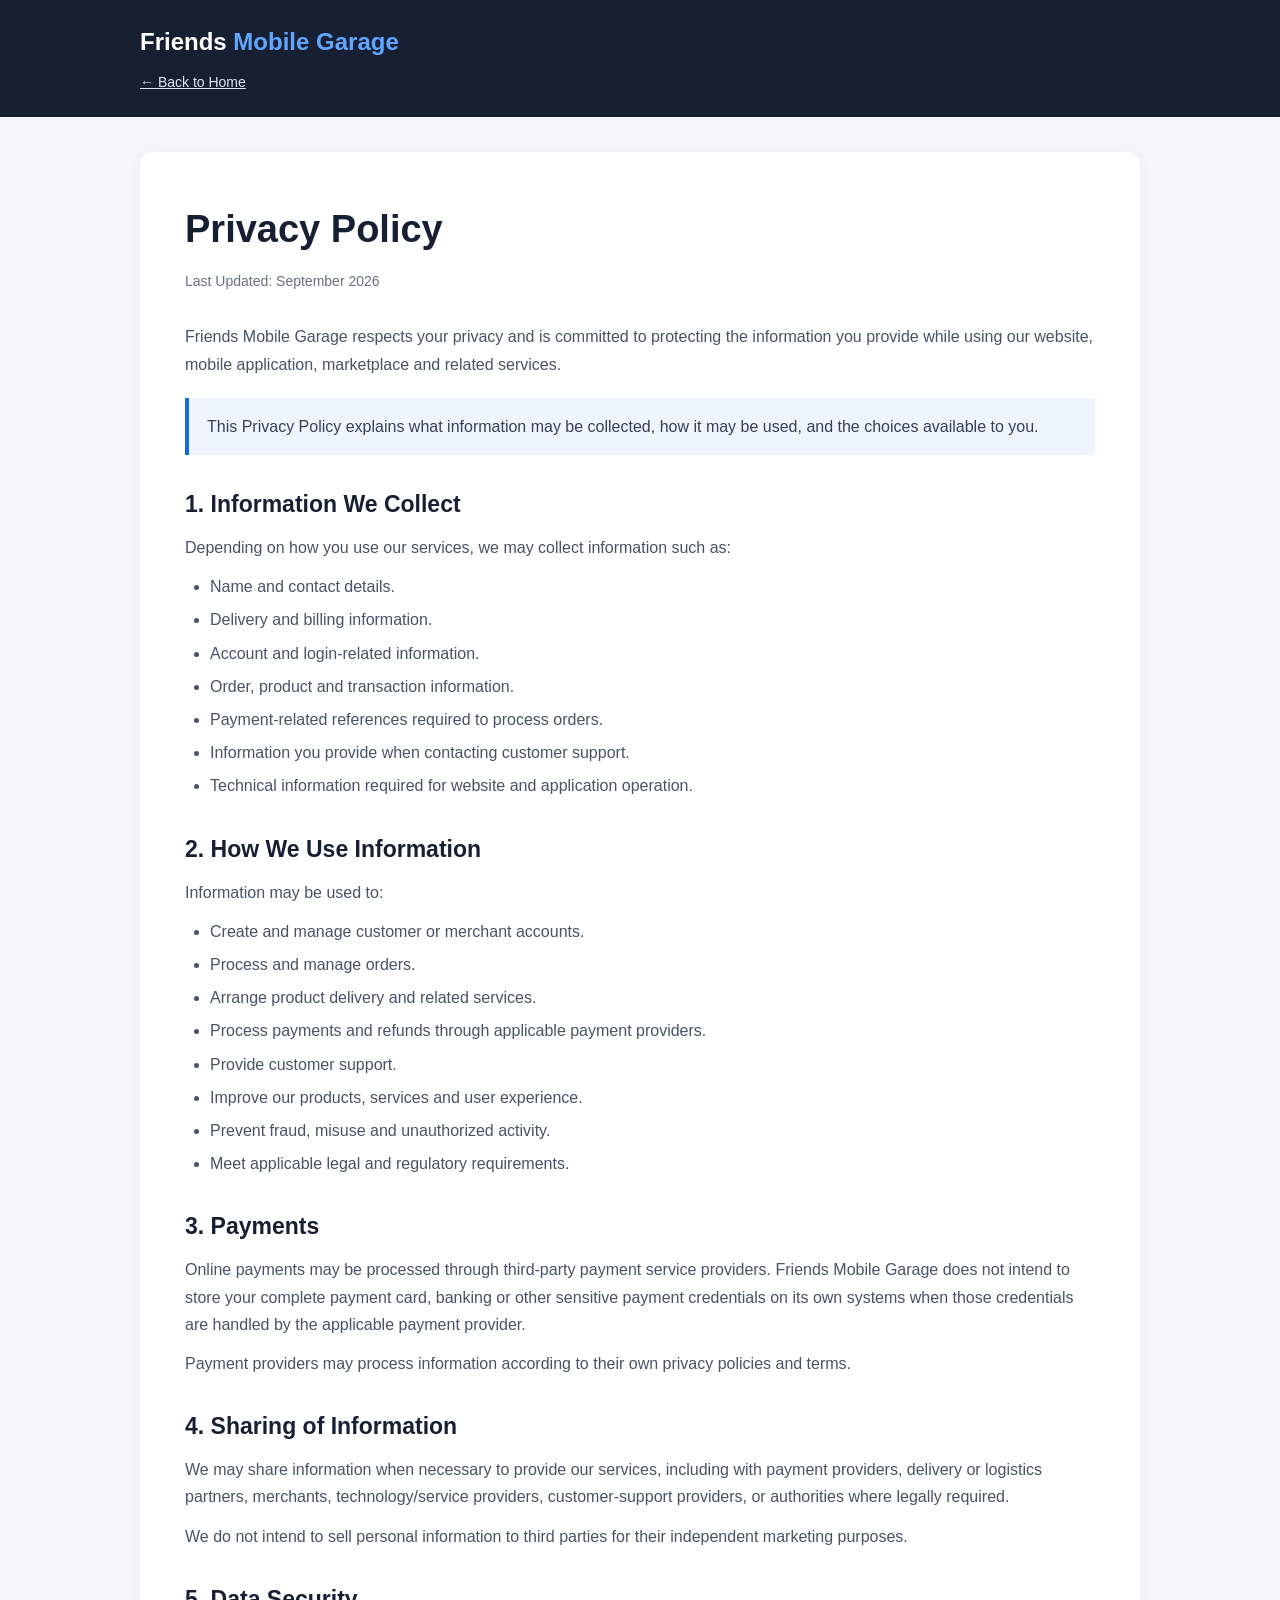
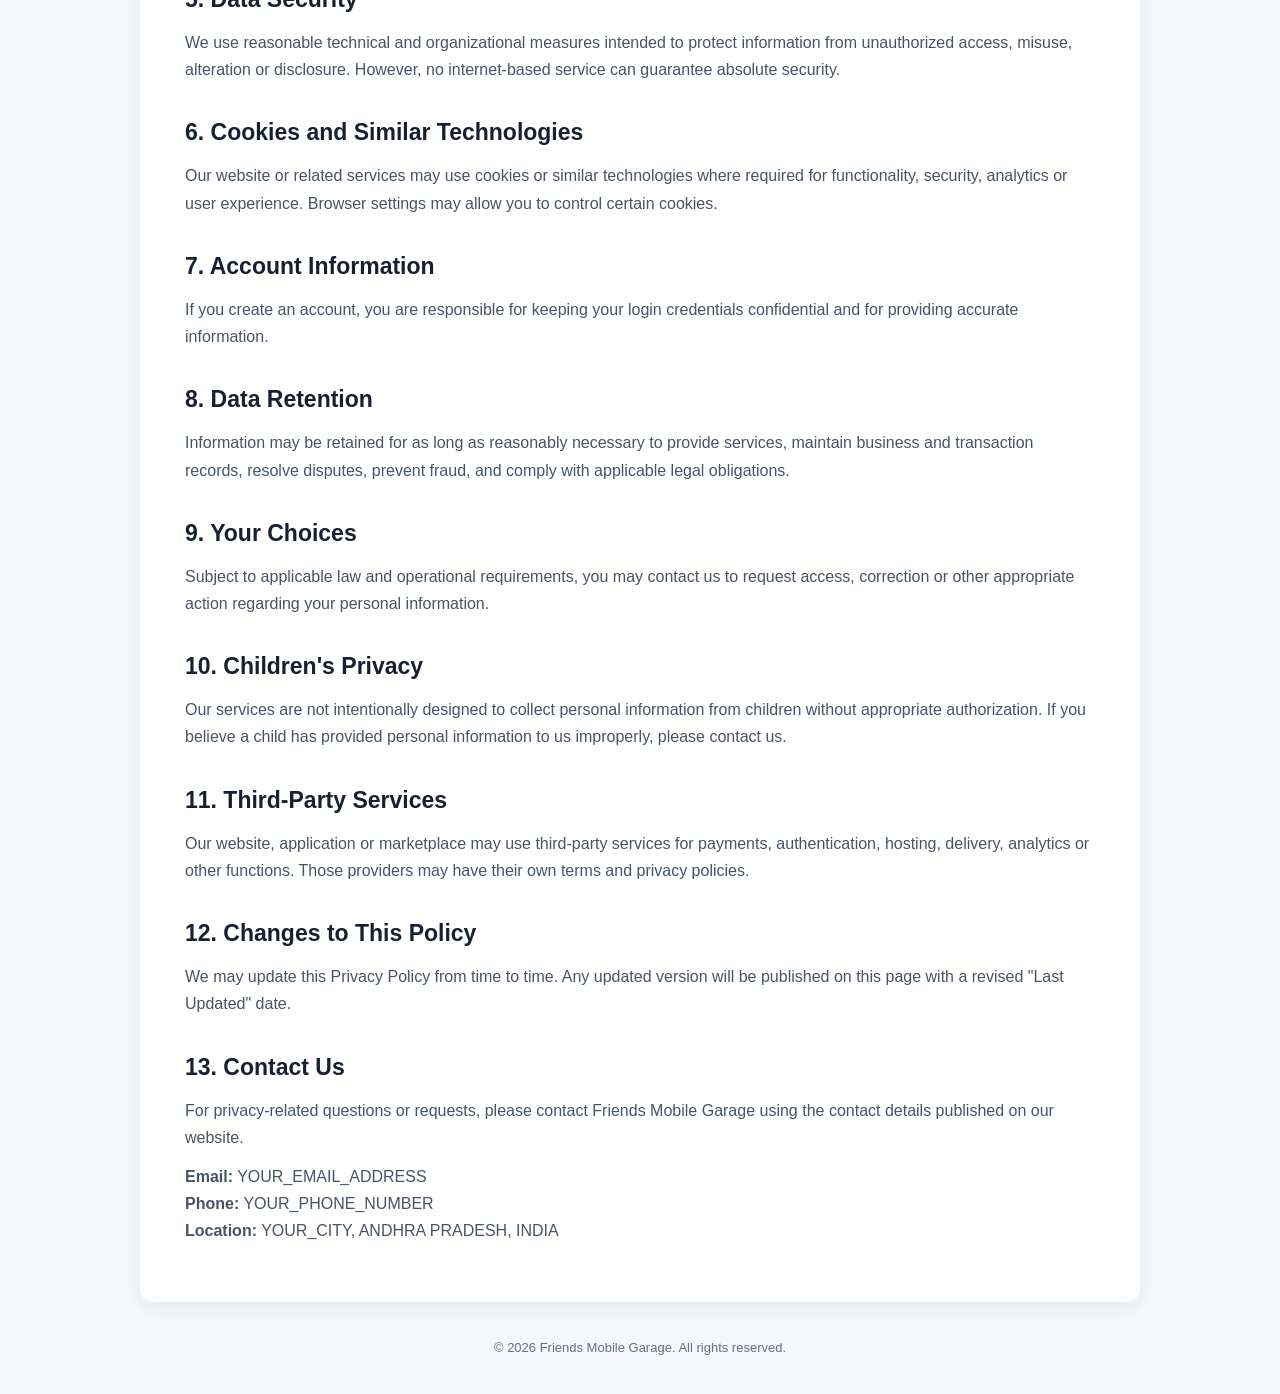
==== privacy.html @ b7e81fa8 "Add files via upload" ====
<!DOCTYPE html>
<html lang="en">
<head>
    <meta charset="UTF-8">
    <meta name="viewport" content="width=device-width, initial-scale=1.0">
    <title>Privacy Policy | Friends Mobile Garage</title>
    <meta name="description" content="Privacy Policy for Friends Mobile Garage.">
    <style>
        * { box-sizing: border-box; margin: 0; padding: 0; }
        body {
            font-family: Arial, Helvetica, sans-serif;
            background: #f5f7fa;
            color: #172033;
            line-height: 1.7;
        }
        header {
            background: #172033;
            color: white;
            padding: 22px 20px;
        }
        .header-inner, main, footer {
            max-width: 1000px;
            margin: auto;
        }
        .brand {
            font-size: 24px;
            font-weight: 800;
        }
        .brand span { color: #62a5ff; }
        .back {
            display: inline-block;
            margin-top: 8px;
            color: #dce5f5;
            font-size: 14px;
        }
        main {
            background: white;
            margin-top: 35px;
            margin-bottom: 35px;
            padding: 45px;
            border-radius: 14px;
            box-shadow: 0 5px 20px rgba(20,40,70,.07);
        }
        h1 {
            font-size: 38px;
            margin-bottom: 8px;
        }
        .updated {
            color: #667085;
            margin-bottom: 30px;
            font-size: 14px;
        }
        h2 {
            font-size: 23px;
            margin-top: 30px;
            margin-bottom: 10px;
        }
        p { color: #475467; margin-bottom: 12px; }
        ul {
            margin: 10px 0 15px 25px;
            color: #475467;
        }
        li { margin-bottom: 6px; }
        .notice {
            background: #eef5ff;
            border-left: 4px solid #1769e0;
            padding: 15px 18px;
            margin: 20px 0;
            color: #344054;
        }
        footer {
            padding: 0 20px 35px;
            text-align: center;
            color: #667085;
            font-size: 13px;
        }
        a { color: #1769e0; }
        @media (max-width: 650px) {
            main { margin: 20px 12px; padding: 28px 20px; }
            h1 { font-size: 30px; }
        }
    </style>
</head>
<body>

<header>
    <div class="header-inner">
        <div class="brand">Friends <span>Mobile Garage</span></div>
        <a class="back" href="index.html">← Back to Home</a>
    </div>
</header>

<main>
    <h1>Privacy Policy</h1>
    <div class="updated">Last Updated: September 2026</div>

    <p>
        Friends Mobile Garage respects your privacy and is committed to protecting
        the information you provide while using our website, mobile application,
        marketplace and related services.
    </p>

    <div class="notice">
        This Privacy Policy explains what information may be collected, how it may
        be used, and the choices available to you.
    </div>

    <h2>1. Information We Collect</h2>
    <p>
        Depending on how you use our services, we may collect information such as:
    </p>
    <ul>
        <li>Name and contact details.</li>
        <li>Delivery and billing information.</li>
        <li>Account and login-related information.</li>
        <li>Order, product and transaction information.</li>
        <li>Payment-related references required to process orders.</li>
        <li>Information you provide when contacting customer support.</li>
        <li>Technical information required for website and application operation.</li>
    </ul>

    <h2>2. How We Use Information</h2>
    <p>Information may be used to:</p>
    <ul>
        <li>Create and manage customer or merchant accounts.</li>
        <li>Process and manage orders.</li>
        <li>Arrange product delivery and related services.</li>
        <li>Process payments and refunds through applicable payment providers.</li>
        <li>Provide customer support.</li>
        <li>Improve our products, services and user experience.</li>
        <li>Prevent fraud, misuse and unauthorized activity.</li>
        <li>Meet applicable legal and regulatory requirements.</li>
    </ul>

    <h2>3. Payments</h2>
    <p>
        Online payments may be processed through third-party payment service
        providers. Friends Mobile Garage does not intend to store your complete
        payment card, banking or other sensitive payment credentials on its own
        systems when those credentials are handled by the applicable payment
        provider.
    </p>
    <p>
        Payment providers may process information according to their own privacy
        policies and terms.
    </p>

    <h2>4. Sharing of Information</h2>
    <p>
        We may share information when necessary to provide our services, including
        with payment providers, delivery or logistics partners, merchants,
        technology/service providers, customer-support providers, or authorities
        where legally required.
    </p>
    <p>
        We do not intend to sell personal information to third parties for their
        independent marketing purposes.
    </p>

    <h2>5. Data Security</h2>
    <p>
        We use reasonable technical and organizational measures intended to protect
        information from unauthorized access, misuse, alteration or disclosure.
        However, no internet-based service can guarantee absolute security.
    </p>

    <h2>6. Cookies and Similar Technologies</h2>
    <p>
        Our website or related services may use cookies or similar technologies
        where required for functionality, security, analytics or user experience.
        Browser settings may allow you to control certain cookies.
    </p>

    <h2>7. Account Information</h2>
    <p>
        If you create an account, you are responsible for keeping your login
        credentials confidential and for providing accurate information.
    </p>

    <h2>8. Data Retention</h2>
    <p>
        Information may be retained for as long as reasonably necessary to provide
        services, maintain business and transaction records, resolve disputes,
        prevent fraud, and comply with applicable legal obligations.
    </p>

    <h2>9. Your Choices</h2>
    <p>
        Subject to applicable law and operational requirements, you may contact us
        to request access, correction or other appropriate action regarding your
        personal information.
    </p>

    <h2>10. Children's Privacy</h2>
    <p>
        Our services are not intentionally designed to collect personal information
        from children without appropriate authorization. If you believe a child has
        provided personal information to us improperly, please contact us.
    </p>

    <h2>11. Third-Party Services</h2>
    <p>
        Our website, application or marketplace may use third-party services for
        payments, authentication, hosting, delivery, analytics or other functions.
        Those providers may have their own terms and privacy policies.
    </p>

    <h2>12. Changes to This Policy</h2>
    <p>
        We may update this Privacy Policy from time to time. Any updated version
        will be published on this page with a revised "Last Updated" date.
    </p>

    <h2>13. Contact Us</h2>
    <p>
        For privacy-related questions or requests, please contact Friends Mobile
        Garage using the contact details published on our website.
    </p>

    <!-- Replace the following placeholders with your real business details -->
    <p>
        <strong>Email:</strong> YOUR_EMAIL_ADDRESS<br>
        <strong>Phone:</strong> YOUR_PHONE_NUMBER<br>
        <strong>Location:</strong> YOUR_CITY, ANDHRA PRADESH, INDIA
    </p>
</main>

<footer>
    © 2026 Friends Mobile Garage. All rights reserved.
</footer>

</body>
</html>
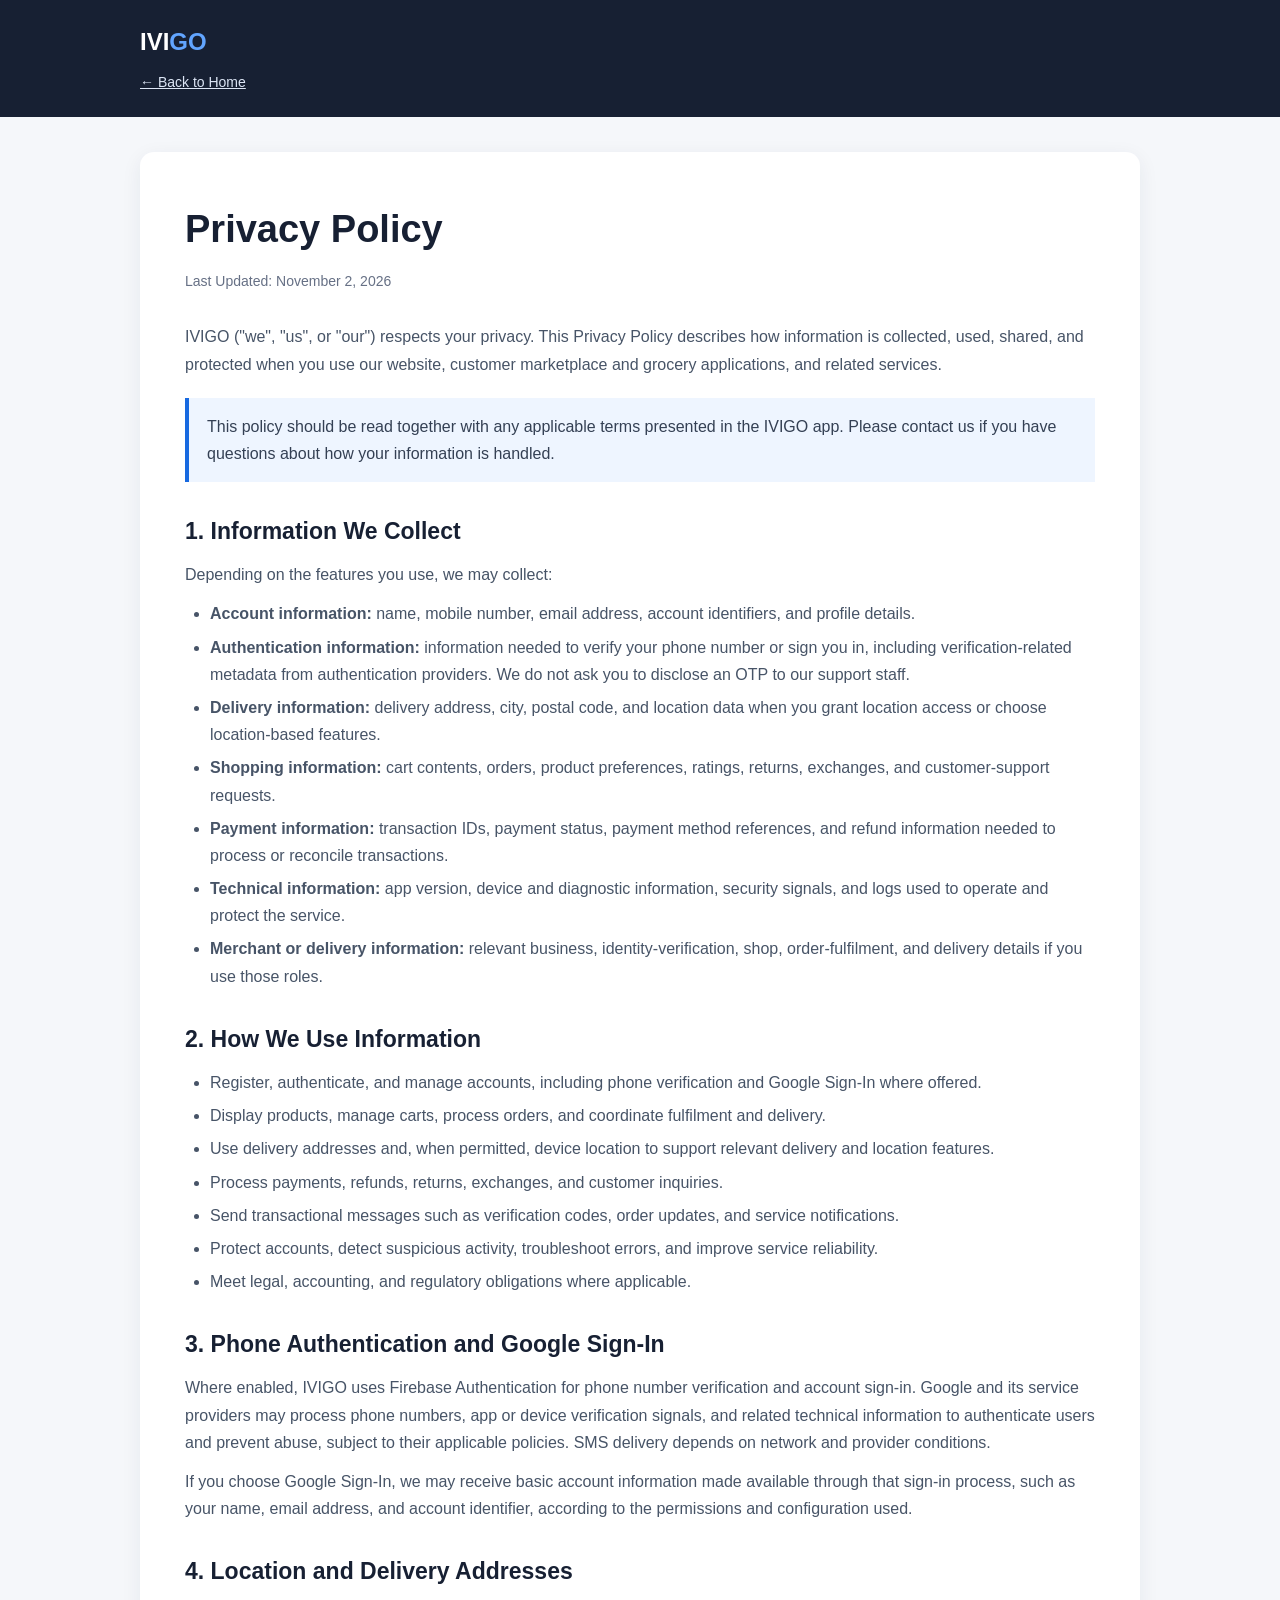
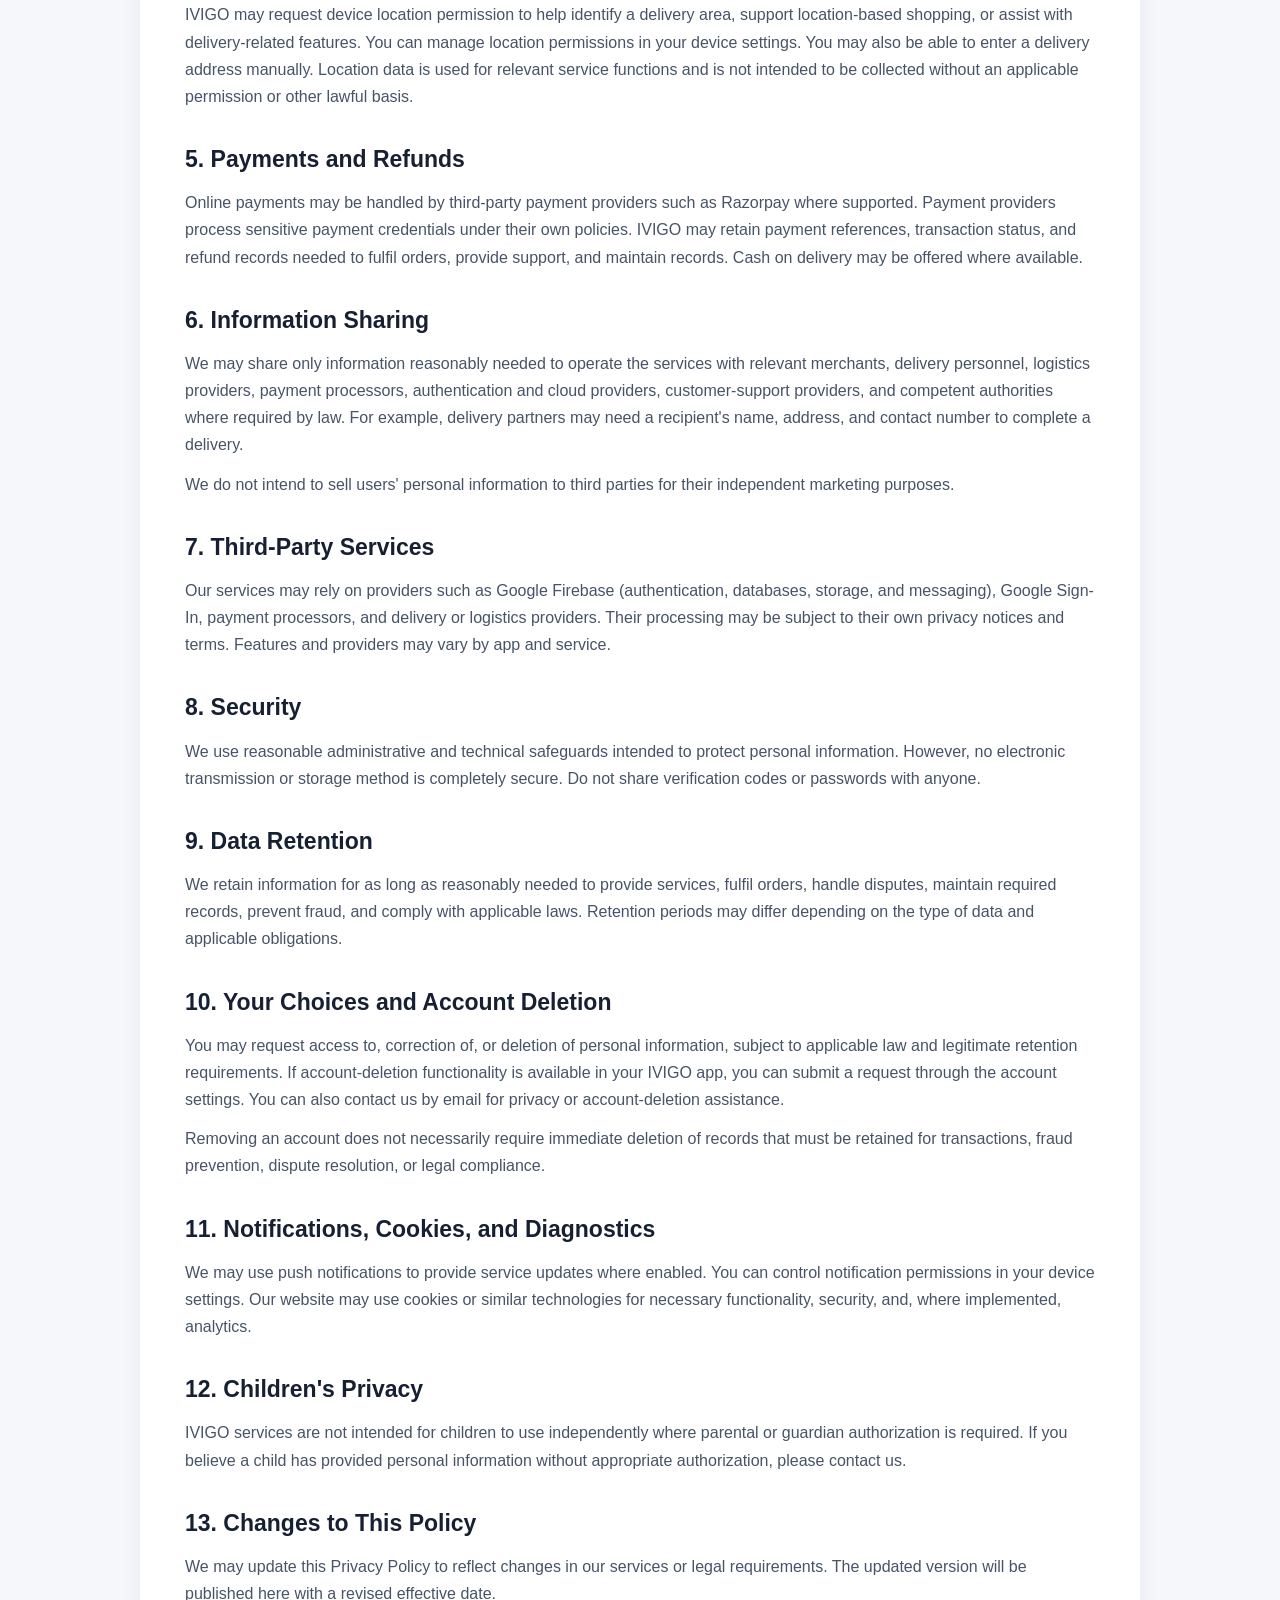
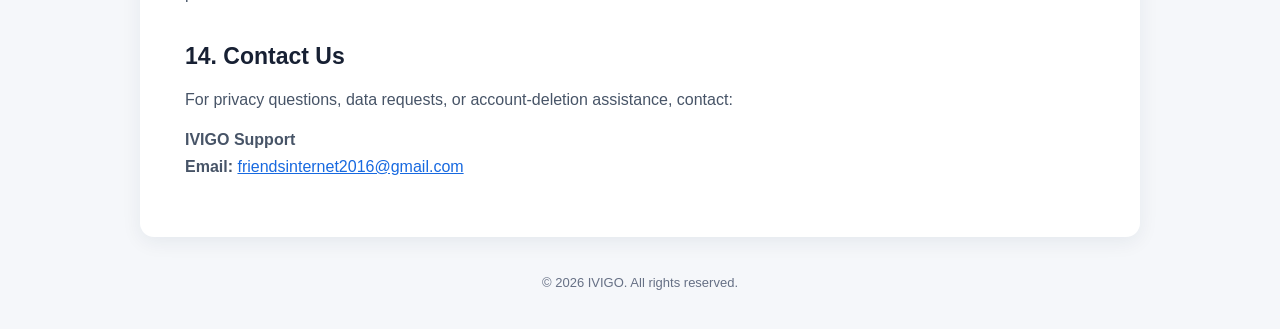
==== commit b33a3cfa: "Add files via upload" ====
--- a/privacy.html
+++ b/privacy.html
@@ -3,231 +3,105 @@
 <head>
     <meta charset="UTF-8">
     <meta name="viewport" content="width=device-width, initial-scale=1.0">
-    <title>Privacy Policy | Friends Mobile Garage</title>
-    <meta name="description" content="Privacy Policy for Friends Mobile Garage.">
+    <meta name="description" content="Privacy Policy for IVIGO marketplace and grocery services.">
+    <title>Privacy Policy | IVIGO</title>
     <style>
         * { box-sizing: border-box; margin: 0; padding: 0; }
-        body {
-            font-family: Arial, Helvetica, sans-serif;
-            background: #f5f7fa;
-            color: #172033;
-            line-height: 1.7;
-        }
-        header {
-            background: #172033;
-            color: white;
-            padding: 22px 20px;
-        }
-        .header-inner, main, footer {
-            max-width: 1000px;
-            margin: auto;
-        }
-        .brand {
-            font-size: 24px;
-            font-weight: 800;
-        }
+        body { font-family: Arial, Helvetica, sans-serif; background: #f5f7fa; color: #172033; line-height: 1.7; }
+        header { background: #172033; color: white; padding: 22px 20px; }
+        .header-inner, main, footer { max-width: 1000px; margin: auto; }
+        .brand { font-size: 24px; font-weight: 800; }
         .brand span { color: #62a5ff; }
-        .back {
-            display: inline-block;
-            margin-top: 8px;
-            color: #dce5f5;
-            font-size: 14px;
-        }
-        main {
-            background: white;
-            margin-top: 35px;
-            margin-bottom: 35px;
-            padding: 45px;
-            border-radius: 14px;
-            box-shadow: 0 5px 20px rgba(20,40,70,.07);
-        }
-        h1 {
-            font-size: 38px;
-            margin-bottom: 8px;
-        }
-        .updated {
-            color: #667085;
-            margin-bottom: 30px;
-            font-size: 14px;
-        }
-        h2 {
-            font-size: 23px;
-            margin-top: 30px;
-            margin-bottom: 10px;
-        }
+        .back { display: inline-block; margin-top: 8px; color: #dce5f5; font-size: 14px; }
+        main { background: white; margin-top: 35px; margin-bottom: 35px; padding: 45px; border-radius: 14px; box-shadow: 0 5px 20px rgba(20,40,70,.07); }
+        h1 { font-size: 38px; margin-bottom: 8px; }
+        .updated { color: #667085; margin-bottom: 30px; font-size: 14px; }
+        h2 { font-size: 23px; margin-top: 30px; margin-bottom: 10px; }
         p { color: #475467; margin-bottom: 12px; }
-        ul {
-            margin: 10px 0 15px 25px;
-            color: #475467;
-        }
+        ul { margin: 10px 0 15px 25px; color: #475467; }
         li { margin-bottom: 6px; }
-        .notice {
-            background: #eef5ff;
-            border-left: 4px solid #1769e0;
-            padding: 15px 18px;
-            margin: 20px 0;
-            color: #344054;
-        }
-        footer {
-            padding: 0 20px 35px;
-            text-align: center;
-            color: #667085;
-            font-size: 13px;
-        }
+        .notice { background: #eef5ff; border-left: 4px solid #1769e0; padding: 15px 18px; margin: 20px 0; color: #344054; }
+        footer { padding: 0 20px 35px; text-align: center; color: #667085; font-size: 13px; }
         a { color: #1769e0; }
-        @media (max-width: 650px) {
-            main { margin: 20px 12px; padding: 28px 20px; }
-            h1 { font-size: 30px; }
-        }
+        @media (max-width: 650px) { main { margin: 20px 12px; padding: 28px 20px; } h1 { font-size: 30px; } }
     </style>
 </head>
 <body>
-
 <header>
     <div class="header-inner">
-        <div class="brand">Friends <span>Mobile Garage</span></div>
+        <div class="brand">IVI<span>GO</span></div>
         <a class="back" href="index.html">← Back to Home</a>
     </div>
 </header>
-
 <main>
     <h1>Privacy Policy</h1>
-    <div class="updated">Last Updated: September 2026</div>
-
-    <p>
-        Friends Mobile Garage respects your privacy and is committed to protecting
-        the information you provide while using our website, mobile application,
-        marketplace and related services.
-    </p>
-
-    <div class="notice">
-        This Privacy Policy explains what information may be collected, how it may
-        be used, and the choices available to you.
-    </div>
+    <div class="updated">Last Updated: November 2, 2026</div>
+    <p>IVIGO ("we", "us", or "our") respects your privacy. This Privacy Policy describes how information is collected, used, shared, and protected when you use our website, customer marketplace and grocery applications, and related services.</p>
+    <div class="notice">This policy should be read together with any applicable terms presented in the IVIGO app. Please contact us if you have questions about how your information is handled.</div>
 
     <h2>1. Information We Collect</h2>
-    <p>
-        Depending on how you use our services, we may collect information such as:
-    </p>
+    <p>Depending on the features you use, we may collect:</p>
     <ul>
-        <li>Name and contact details.</li>
-        <li>Delivery and billing information.</li>
-        <li>Account and login-related information.</li>
-        <li>Order, product and transaction information.</li>
-        <li>Payment-related references required to process orders.</li>
-        <li>Information you provide when contacting customer support.</li>
-        <li>Technical information required for website and application operation.</li>
+        <li><strong>Account information:</strong> name, mobile number, email address, account identifiers, and profile details.</li>
+        <li><strong>Authentication information:</strong> information needed to verify your phone number or sign you in, including verification-related metadata from authentication providers. We do not ask you to disclose an OTP to our support staff.</li>
+        <li><strong>Delivery information:</strong> delivery address, city, postal code, and location data when you grant location access or choose location-based features.</li>
+        <li><strong>Shopping information:</strong> cart contents, orders, product preferences, ratings, returns, exchanges, and customer-support requests.</li>
+        <li><strong>Payment information:</strong> transaction IDs, payment status, payment method references, and refund information needed to process or reconcile transactions.</li>
+        <li><strong>Technical information:</strong> app version, device and diagnostic information, security signals, and logs used to operate and protect the service.</li>
+        <li><strong>Merchant or delivery information:</strong> relevant business, identity-verification, shop, order-fulfilment, and delivery details if you use those roles.</li>
     </ul>
 
     <h2>2. How We Use Information</h2>
-    <p>Information may be used to:</p>
     <ul>
-        <li>Create and manage customer or merchant accounts.</li>
-        <li>Process and manage orders.</li>
-        <li>Arrange product delivery and related services.</li>
-        <li>Process payments and refunds through applicable payment providers.</li>
-        <li>Provide customer support.</li>
-        <li>Improve our products, services and user experience.</li>
-        <li>Prevent fraud, misuse and unauthorized activity.</li>
-        <li>Meet applicable legal and regulatory requirements.</li>
+        <li>Register, authenticate, and manage accounts, including phone verification and Google Sign-In where offered.</li>
+        <li>Display products, manage carts, process orders, and coordinate fulfilment and delivery.</li>
+        <li>Use delivery addresses and, when permitted, device location to support relevant delivery and location features.</li>
+        <li>Process payments, refunds, returns, exchanges, and customer inquiries.</li>
+        <li>Send transactional messages such as verification codes, order updates, and service notifications.</li>
+        <li>Protect accounts, detect suspicious activity, troubleshoot errors, and improve service reliability.</li>
+        <li>Meet legal, accounting, and regulatory obligations where applicable.</li>
     </ul>
 
-    <h2>3. Payments</h2>
-    <p>
-        Online payments may be processed through third-party payment service
-        providers. Friends Mobile Garage does not intend to store your complete
-        payment card, banking or other sensitive payment credentials on its own
-        systems when those credentials are handled by the applicable payment
-        provider.
-    </p>
-    <p>
-        Payment providers may process information according to their own privacy
-        policies and terms.
-    </p>
+    <h2>3. Phone Authentication and Google Sign-In</h2>
+    <p>Where enabled, IVIGO uses Firebase Authentication for phone number verification and account sign-in. Google and its service providers may process phone numbers, app or device verification signals, and related technical information to authenticate users and prevent abuse, subject to their applicable policies. SMS delivery depends on network and provider conditions.</p>
+    <p>If you choose Google Sign-In, we may receive basic account information made available through that sign-in process, such as your name, email address, and account identifier, according to the permissions and configuration used.</p>
 
-    <h2>4. Sharing of Information</h2>
-    <p>
-        We may share information when necessary to provide our services, including
-        with payment providers, delivery or logistics partners, merchants,
-        technology/service providers, customer-support providers, or authorities
-        where legally required.
-    </p>
-    <p>
-        We do not intend to sell personal information to third parties for their
-        independent marketing purposes.
-    </p>
+    <h2>4. Location and Delivery Addresses</h2>
+    <p>IVIGO may request device location permission to help identify a delivery area, support location-based shopping, or assist with delivery-related features. You can manage location permissions in your device settings. You may also be able to enter a delivery address manually. Location data is used for relevant service functions and is not intended to be collected without an applicable permission or other lawful basis.</p>
 
-    <h2>5. Data Security</h2>
-    <p>
-        We use reasonable technical and organizational measures intended to protect
-        information from unauthorized access, misuse, alteration or disclosure.
-        However, no internet-based service can guarantee absolute security.
-    </p>
+    <h2>5. Payments and Refunds</h2>
+    <p>Online payments may be handled by third-party payment providers such as Razorpay where supported. Payment providers process sensitive payment credentials under their own policies. IVIGO may retain payment references, transaction status, and refund records needed to fulfil orders, provide support, and maintain records. Cash on delivery may be offered where available.</p>
 
-    <h2>6. Cookies and Similar Technologies</h2>
-    <p>
-        Our website or related services may use cookies or similar technologies
-        where required for functionality, security, analytics or user experience.
-        Browser settings may allow you to control certain cookies.
-    </p>
+    <h2>6. Information Sharing</h2>
+    <p>We may share only information reasonably needed to operate the services with relevant merchants, delivery personnel, logistics providers, payment processors, authentication and cloud providers, customer-support providers, and competent authorities where required by law. For example, delivery partners may need a recipient's name, address, and contact number to complete a delivery.</p>
+    <p>We do not intend to sell users' personal information to third parties for their independent marketing purposes.</p>
 
-    <h2>7. Account Information</h2>
-    <p>
-        If you create an account, you are responsible for keeping your login
-        credentials confidential and for providing accurate information.
-    </p>
+    <h2>7. Third-Party Services</h2>
+    <p>Our services may rely on providers such as Google Firebase (authentication, databases, storage, and messaging), Google Sign-In, payment processors, and delivery or logistics providers. Their processing may be subject to their own privacy notices and terms. Features and providers may vary by app and service.</p>
 
-    <h2>8. Data Retention</h2>
-    <p>
-        Information may be retained for as long as reasonably necessary to provide
-        services, maintain business and transaction records, resolve disputes,
-        prevent fraud, and comply with applicable legal obligations.
-    </p>
+    <h2>8. Security</h2>
+    <p>We use reasonable administrative and technical safeguards intended to protect personal information. However, no electronic transmission or storage method is completely secure. Do not share verification codes or passwords with anyone.</p>
 
-    <h2>9. Your Choices</h2>
-    <p>
-        Subject to applicable law and operational requirements, you may contact us
-        to request access, correction or other appropriate action regarding your
-        personal information.
-    </p>
+    <h2>9. Data Retention</h2>
+    <p>We retain information for as long as reasonably needed to provide services, fulfil orders, handle disputes, maintain required records, prevent fraud, and comply with applicable laws. Retention periods may differ depending on the type of data and applicable obligations.</p>
 
-    <h2>10. Children's Privacy</h2>
-    <p>
-        Our services are not intentionally designed to collect personal information
-        from children without appropriate authorization. If you believe a child has
-        provided personal information to us improperly, please contact us.
-    </p>
+    <h2>10. Your Choices and Account Deletion</h2>
+    <p>You may request access to, correction of, or deletion of personal information, subject to applicable law and legitimate retention requirements. If account-deletion functionality is available in your IVIGO app, you can submit a request through the account settings. You can also contact us by email for privacy or account-deletion assistance.</p>
+    <p>Removing an account does not necessarily require immediate deletion of records that must be retained for transactions, fraud prevention, dispute resolution, or legal compliance.</p>
 
-    <h2>11. Third-Party Services</h2>
-    <p>
-        Our website, application or marketplace may use third-party services for
-        payments, authentication, hosting, delivery, analytics or other functions.
-        Those providers may have their own terms and privacy policies.
-    </p>
+    <h2>11. Notifications, Cookies, and Diagnostics</h2>
+    <p>We may use push notifications to provide service updates where enabled. You can control notification permissions in your device settings. Our website may use cookies or similar technologies for necessary functionality, security, and, where implemented, analytics.</p>
 
-    <h2>12. Changes to This Policy</h2>
-    <p>
-        We may update this Privacy Policy from time to time. Any updated version
-        will be published on this page with a revised "Last Updated" date.
-    </p>
+    <h2>12. Children's Privacy</h2>
+    <p>IVIGO services are not intended for children to use independently where parental or guardian authorization is required. If you believe a child has provided personal information without appropriate authorization, please contact us.</p>
 
-    <h2>13. Contact Us</h2>
-    <p>
-        For privacy-related questions or requests, please contact Friends Mobile
-        Garage using the contact details published on our website.
-    </p>
+    <h2>13. Changes to This Policy</h2>
+    <p>We may update this Privacy Policy to reflect changes in our services or legal requirements. The updated version will be published here with a revised effective date.</p>
 
-    <!-- Replace the following placeholders with your real business details -->
-    <p>
-        <strong>Email:</strong> YOUR_EMAIL_ADDRESS<br>
-        <strong>Phone:</strong> YOUR_PHONE_NUMBER<br>
-        <strong>Location:</strong> YOUR_CITY, ANDHRA PRADESH, INDIA
-    </p>
+    <h2>14. Contact Us</h2>
+    <p>For privacy questions, data requests, or account-deletion assistance, contact:</p>
+    <p><strong>IVIGO Support</strong><br><strong>Email:</strong> <a href="mailto:friendsinternet2016@gmail.com">friendsinternet2016@gmail.com</a></p>
 </main>
-
-<footer>
-    © 2026 Friends Mobile Garage. All rights reserved.
-</footer>
-
+<footer>© 2026 IVIGO. All rights reserved.</footer>
 </body>
 </html>
